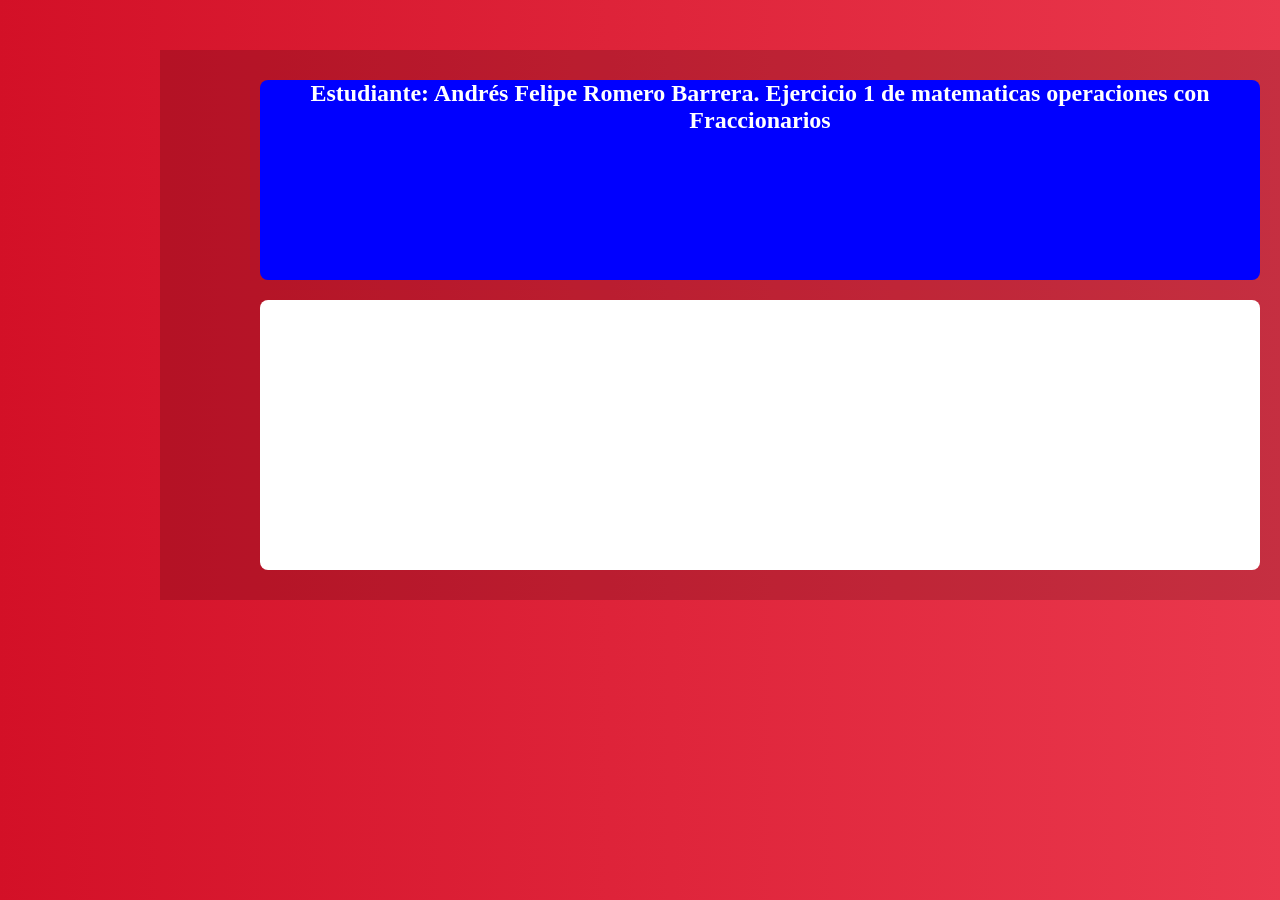
==== index.html @ dfd6034c "avance1" ====
<!DOCTYPE html>
<html lang="en">
<head>
    <meta charset="UTF-8">
    <meta name="viewport" content="width=device-width, initial-scale=1.0">
    <title>Fraccionarios</title>
    <link rel="stylesheet" href="style.css">
</head>
<body>
    
    <nav id="content">
        <div id="information">
            <h1 id="name">Estudiante: Andrés Felipe Romero Barrera.


                Ejercicio 1 de matematicas operaciones con Fraccionarios
            </h1>
        </div>

    <header id="operation"></header>

    </nav>


</body>
</html>
---- style.css ----
body{
background: linear-gradient(135deg, #d31027, #ea384d);
}

#content{
    width: 1200px;
    height: 550px;
    background-color: rgba(0, 0, 0, 0.162);
    position: absolute;
    left: 160px;
    top: 50px;
}

#information{
    width: 1000px;
     height: 200px; 
    background-color: blue;
    position: relative;
    border-radius: 8px;
    top: 20%;
    left: 50%;
    transform: translate(-50%, -50%); 
}

#name{
    text-align: center;
    color: white;
}


#operation{
    width: 1000px;
     height: 270px; 
    background-color: white;
    position: relative;
    border-radius: 8px;
    top: 30%;
    left: 50%;
    transform: translate(-50%, -50%); 
}
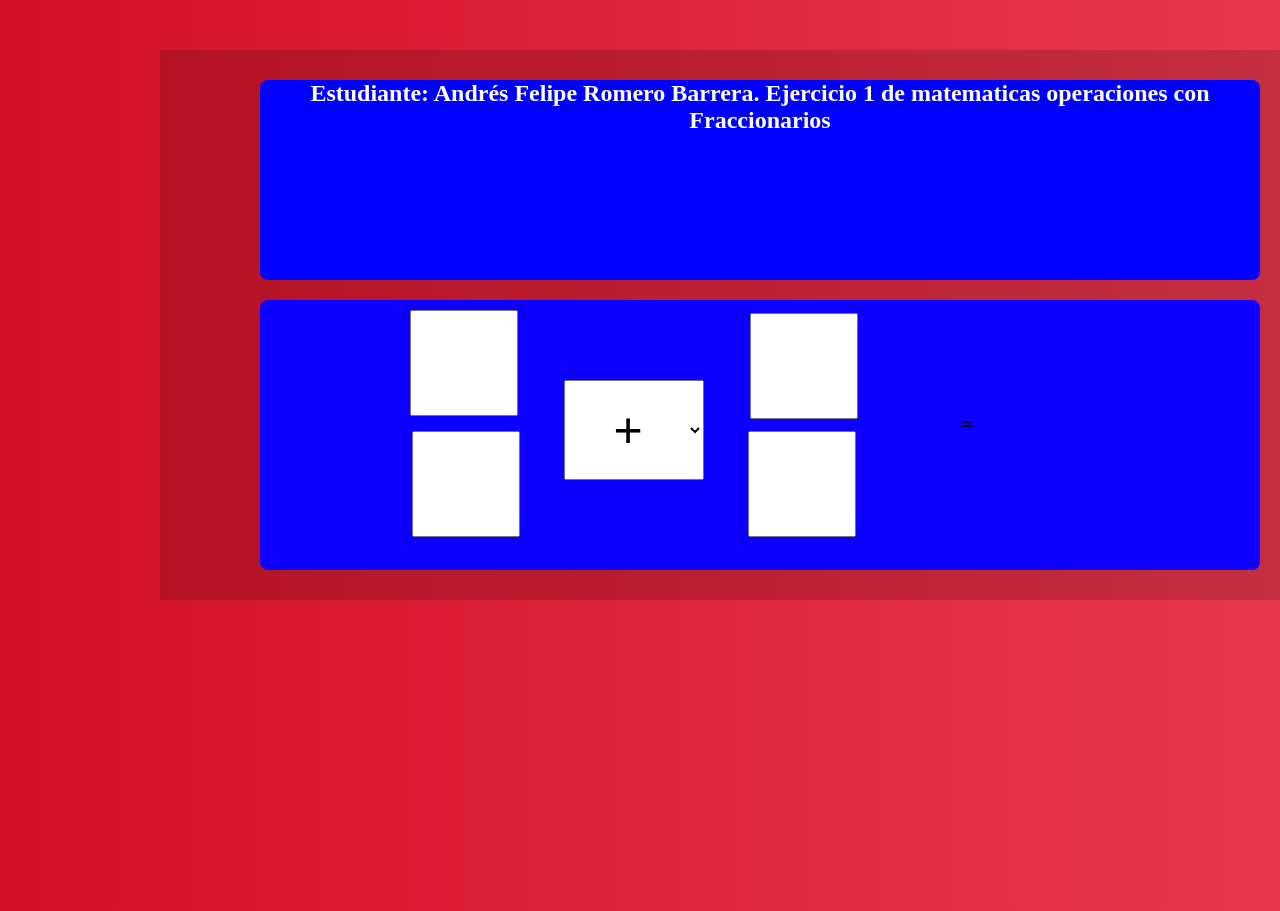
==== commit 28ef2d9d: "segundo avance" ====
--- a/index.html
+++ b/index.html
@@ -11,13 +11,28 @@
     <nav id="content">
         <div id="information">
             <h1 id="name">Estudiante: Andrés Felipe Romero Barrera.
-
-
                 Ejercicio 1 de matematicas operaciones con Fraccionarios
             </h1>
+            
         </div>
 
-    <header id="operation"></header>
+    <header id="operation">
+
+        <input type="number"  id="num1">
+        <input type="number" id="num2">
+        <select id="operacion">
+  <option value="suma">+</option>
+  <option value="resta">-</option>
+  <option value="multiplicacion"> x</option>
+  <option value="division"> ÷</option>
+</select>
+
+        <input type="number" id="num3">
+
+     <input type="number" id="num4">  
+
+     <h1 id="result">=</h1>
+    </header>
 
     </nav>
 
--- a/style.css
+++ b/style.css
@@ -27,14 +27,80 @@
     color: white;
 }
 
-
 #operation{
     width: 1000px;
      height: 270px; 
-    background-color: white;
+    background-color: rgb(13, 0, 255);
     position: relative;
     border-radius: 8px;
     top: 30%;
     left: 50%;
     transform: translate(-50%, -50%); 
+}
+
+#num1{
+   width: 100px;
+   height: 100px; 
+   font-size: 50px;
+   color:black;
+   left: 15%;
+   position: relative;
+   margin-top: 10px;
+   text-align: center;
+}
+
+#num2{
+   width: 100px;
+   height: 100px; 
+   font-size: 50px;
+   color:black;
+   left: 4%;
+   position: relative;
+   margin-top: 10px;
+   top: 45%;
+   text-align: center;
+}
+
+#operacion{
+   width: 140px;
+   height: 100px; 
+   font-size: 50px;
+   color:black;
+   left: 8%;
+   position: relative;
+   margin-top: 10px;
+   top: 25%;
+   text-align: center;
+}
+
+#num3{
+     width: 100px;
+   height: 100px; 
+   font-size: 50px;
+   color:black;
+   left: 12%;
+   position: relative;
+   margin-top: 10px;
+   top: 45%;
+   text-align: center;
+}
+
+#num4{
+     width: 100px;
+   height: 100px; 
+   font-size: 50px;
+   color:black;
+   left: 1%;
+   position: relative;
+   margin-top: 10px;
+   top: 1%;
+   text-align: center;
+}
+
+#result{
+    width: 1000px;
+    height: 500px;
+    right: -70%;
+    bottom: 25px;
+    position: relative;
 }
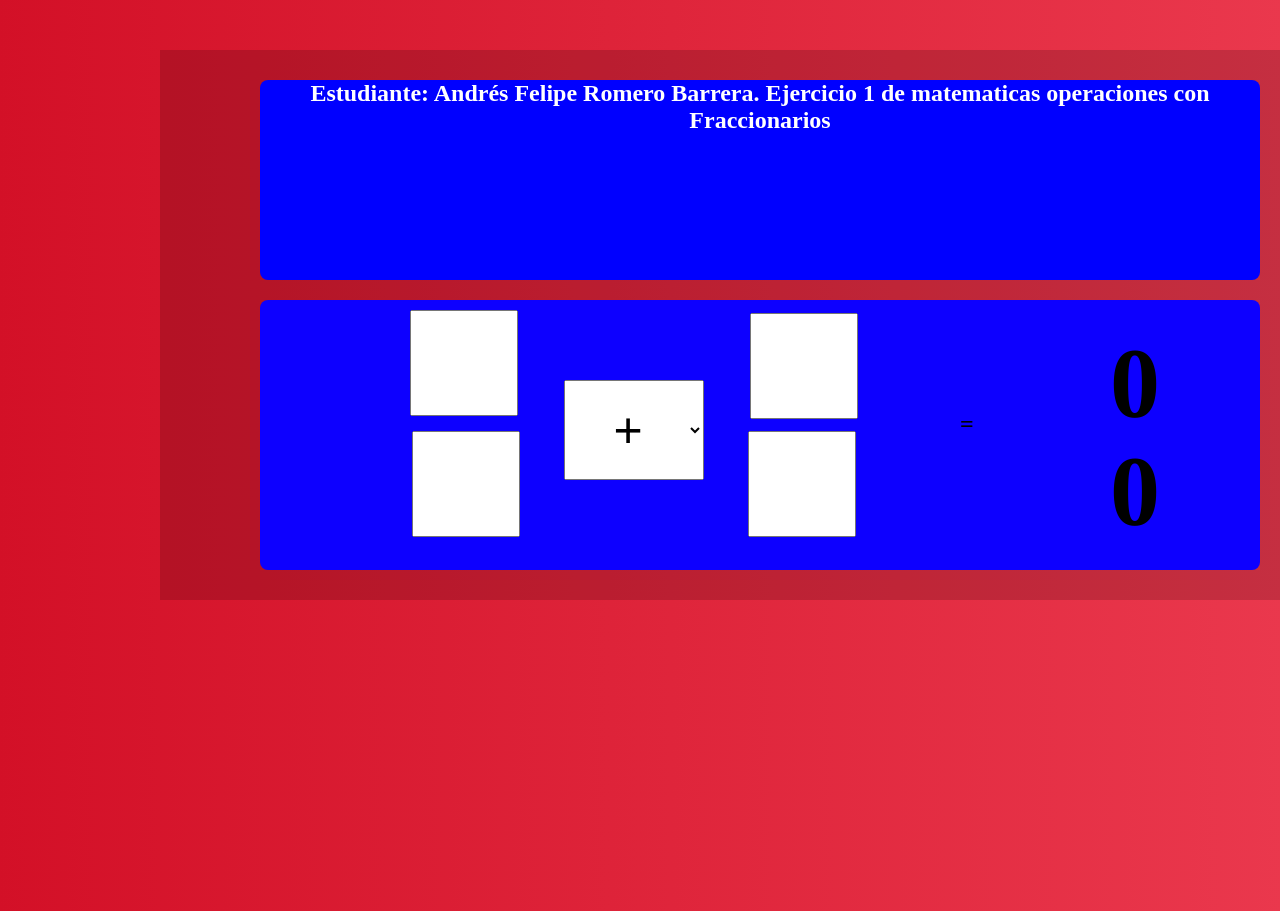
==== commit e8548f01: "avance 30" ====
--- a/index.html
+++ b/index.html
@@ -19,7 +19,7 @@
     <header id="operation">
 
         <input type="number"  id="num1">
-        <input type="number" id="num2">
+        <input type="number" id="deno1">
         <select id="operacion">
   <option value="suma">+</option>
   <option value="resta">-</option>
@@ -27,11 +27,14 @@
   <option value="division"> ÷</option>
 </select>
 
-        <input type="number" id="num3">
+        <input type="number" id="deno2">
 
-     <input type="number" id="num4">  
+     <input type="number" id="num2">  
 
      <h1 id="result">=</h1>
+     <h5 id="result1">0</h5>
+      <h5 id="result2">0</h5>
+
     </header>
 
     </nav>
--- a/style.css
+++ b/style.css
@@ -49,11 +49,11 @@
    text-align: center;
 }
 
-#num2{
+#deno1{
    width: 100px;
    height: 100px; 
    font-size: 50px;
-   color:black;
+   color:rgb(253, 10, 10);
    left: 4%;
    position: relative;
    margin-top: 10px;
@@ -73,11 +73,11 @@
    text-align: center;
 }
 
-#num3{
+#deno2{
      width: 100px;
    height: 100px; 
    font-size: 50px;
-   color:black;
+   color:rgb(0, 0, 0);
    left: 12%;
    position: relative;
    margin-top: 10px;
@@ -85,11 +85,11 @@
    text-align: center;
 }
 
-#num4{
+#num2{
      width: 100px;
    height: 100px; 
    font-size: 50px;
-   color:black;
+   color:rgb(0, 0, 0);
    left: 1%;
    position: relative;
    margin-top: 10px;
@@ -100,7 +100,22 @@
 #result{
     width: 1000px;
     height: 500px;
-    right: -70%;
+    left: 70%;
     bottom: 25px;
     position: relative;
+}
+
+#result1{
+    bottom: 670px;
+    position: relative;
+    left: 85%;
+    font-size: 100px;
+
+}
+
+#result2{
+      bottom: 1060px;
+    position: relative;
+    left: 85%;
+    font-size: 100px;
 }
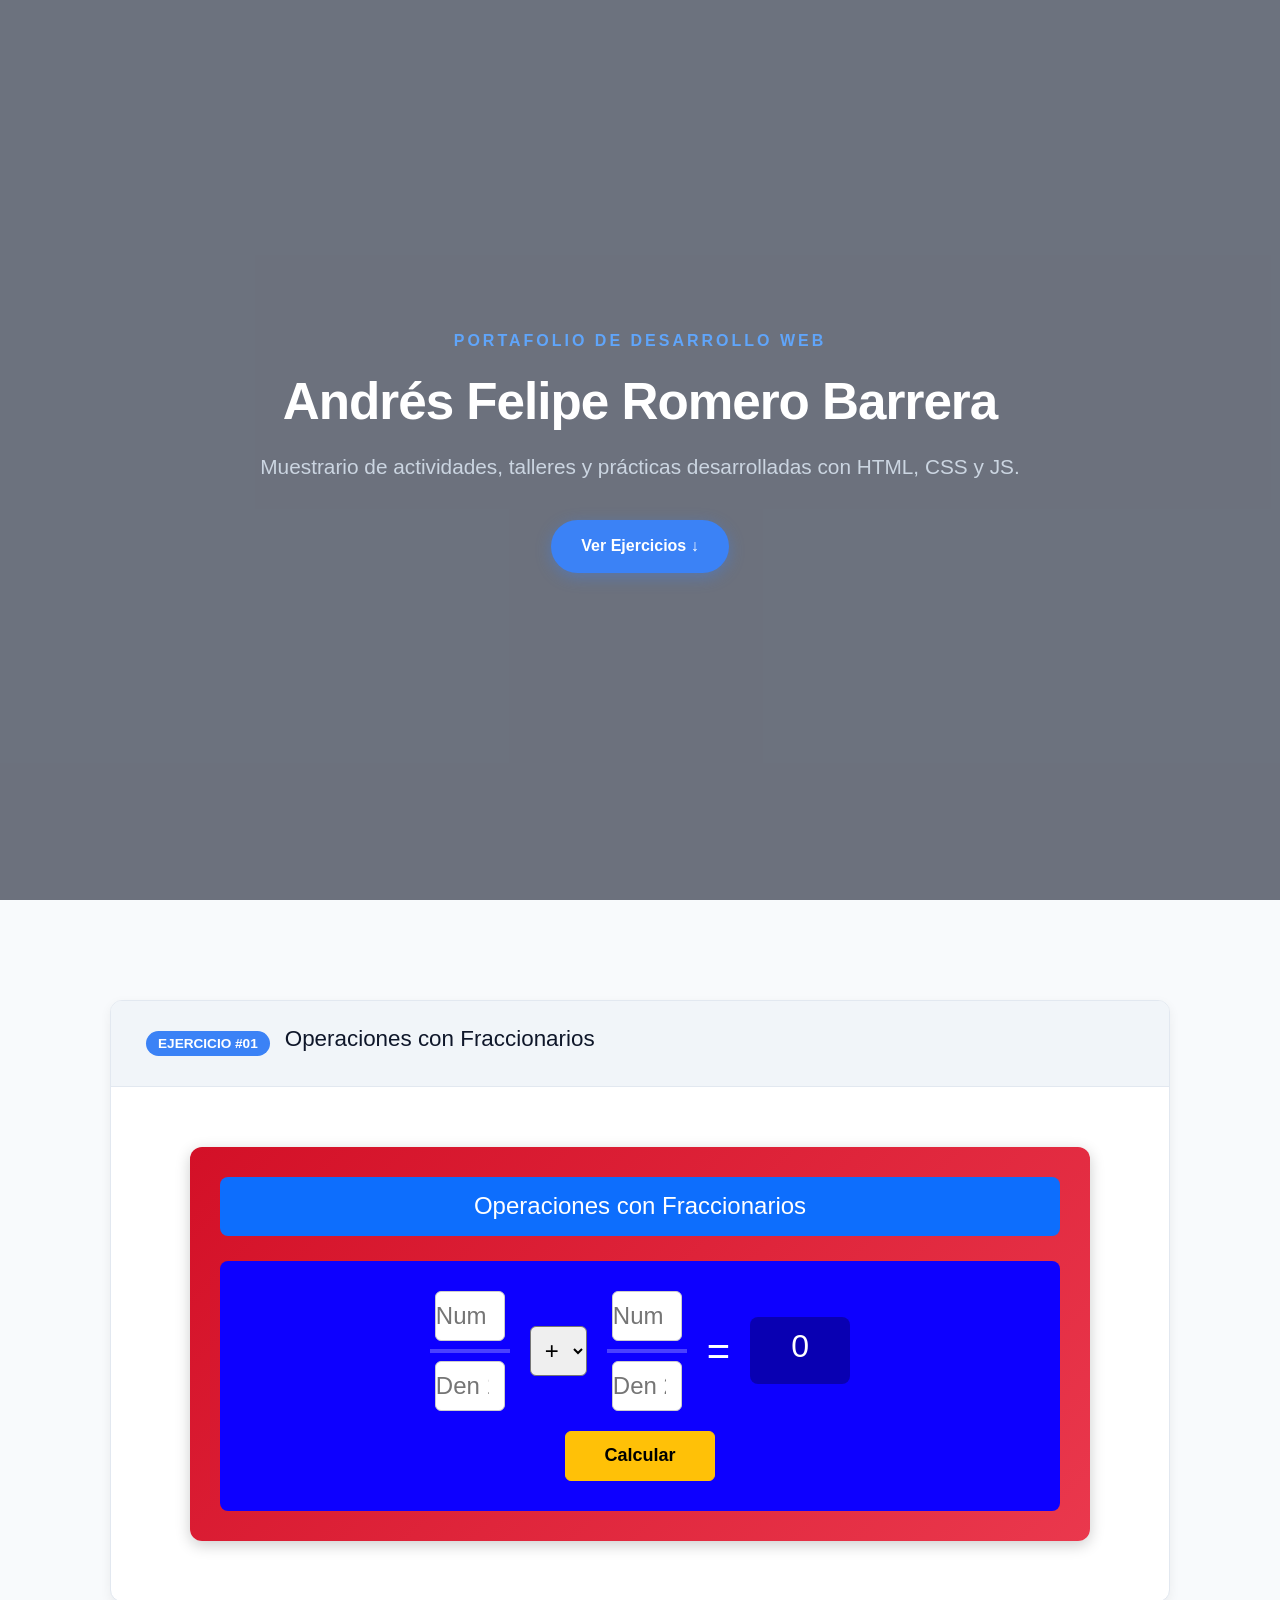
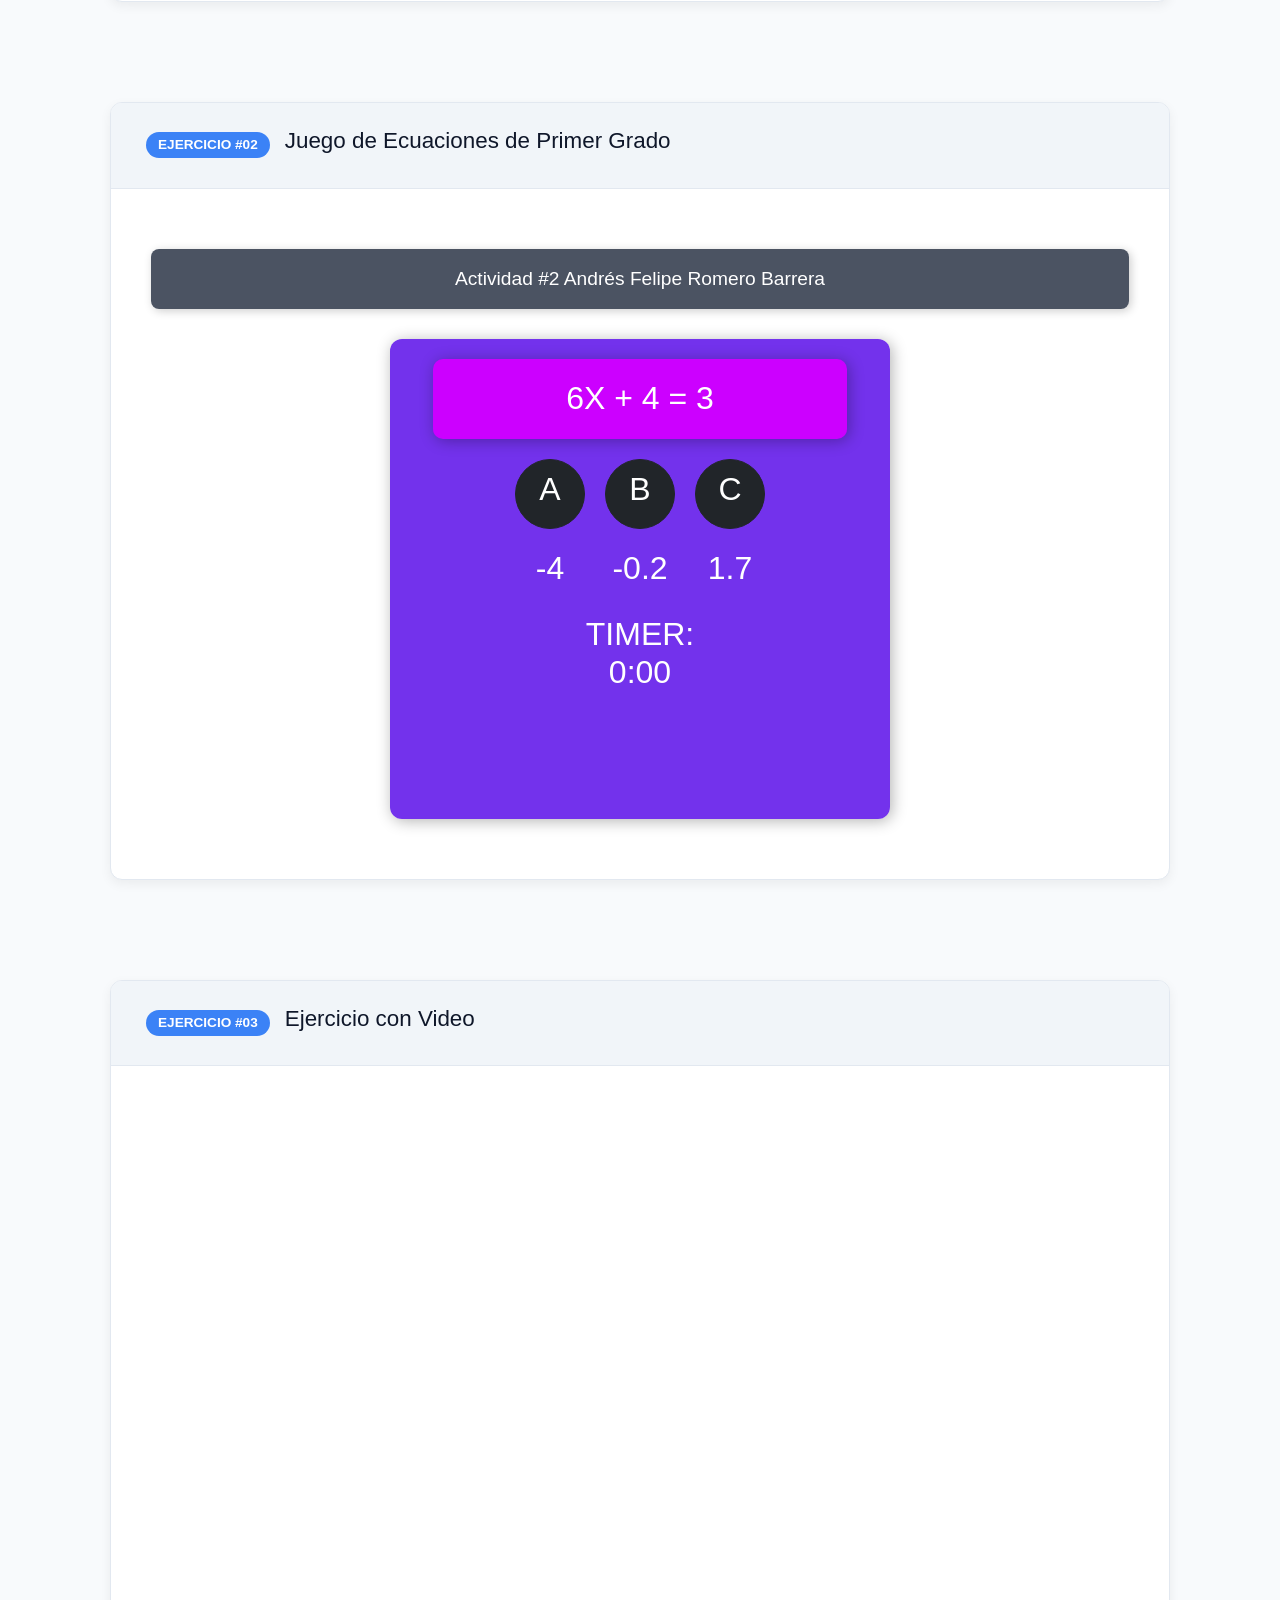
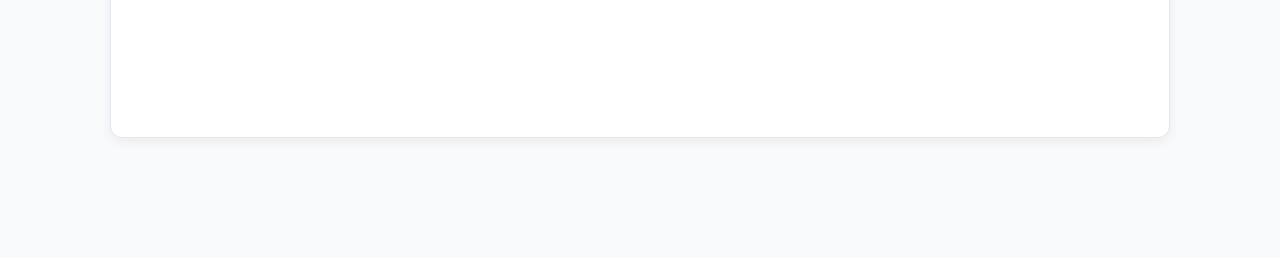
==== commit b1384f1d: "avancess j" ====
--- a/index.html
+++ b/index.html
@@ -1,44 +1,153 @@
 <!DOCTYPE html>
-<html lang="en">
+<html lang="es">
 <head>
-    <meta charset="UTF-8">
-    <meta name="viewport" content="width=device-width, initial-scale=1.0">
-    <title>Fraccionarios</title>
-    <link rel="stylesheet" href="style.css">
+  <meta charset="UTF-8">
+  <meta name="viewport" content="width=device-width, initial-scale=1.0">
+  <title>Portafolio de Ejercicios | Andrés Felipe Romero Barrera</title>
+
+  <!-- BOOTSTRAP -->
+  <link href="https://cdn.jsdelivr.net/npm/bootstrap@5.3.3/dist/css/bootstrap.min.css" rel="stylesheet">
+  <link rel="stylesheet" href="style.css">
 </head>
 <body>
-    
-    <nav id="content">
-        <div id="information">
-            <h1 id="name">Estudiante: Andrés Felipe Romero Barrera.
-                Ejercicio 1 de matematicas operaciones con Fraccionarios
-            </h1>
-            
+
+  <!-- PANTALLA COMPLETA DE BIENVENIDA -->
+  <header class="bienvenida-full">
+    <div class="overlay"></div>
+
+    <div class="contenido-bienvenida">
+      <span class="subtitulo">Portafolio de Desarrollo Web</span>
+      <h1>Andrés Felipe Romero Barrera</h1>
+      <p>Muestrario de actividades, talleres y prácticas desarrolladas con HTML, CSS y JS.</p>
+      
+      <a href="#ejercicios" class="btn-scroll">Ver Ejercicios ↓</a>
+    </div>
+  </header>
+
+  <!-- CONTENEDOR PRINCIPAL DE EJERCICIOS -->
+  <main id="ejercicios" class="contenedor-principal">
+
+    <!-- SECCIÓN: EJERCICIO 1 (OPERACIONES CON FRACCIONARIOS) -->
+    <section class="tarjeta-ejercicio">
+      <header class="ejercicio-header">
+        <span class="badge">Ejercicio #01</span>
+        <h2>Operaciones con Fraccionarios</h2>
+      </header>
+      
+      <div class="ejercicio-cuerpo">
+        
+        <div id="content-fracciones">
+          <div id="information-fracciones">
+            <h2 id="name-fracciones">Operaciones con Fraccionarios</h2>
+          </div>
+
+          <div id="operation-fracciones">
+            <div class="fraccion-inputs">
+              <div class="bloque-fraccion">
+                <input type="number" id="num1" placeholder="Num 1">
+                <hr>
+                <input type="number" id="deno1" placeholder="Den 1">
+              </div>
+
+              <select id="operacion">
+                <option value="suma">+</option>
+                <option value="resta">-</option>
+                <option value="multiplicacion">x</option>
+                <option value="division">÷</option>
+              </select>
+
+              <div class="bloque-fraccion">
+                <input type="number" id="num2" placeholder="Num 2">
+                <hr>
+                <input type="number" id="deno2" placeholder="Den 2">
+              </div>
+
+              <h1 id="result-signo">=</h1>
+
+              <div id="equal">
+                <h2>0</h2>
+              </div>
+            </div>
+
+            <button id="boton1" onclick="Operation()" class="btn btn-warning fw-bold">Calcular</button>
+          </div>
         </div>
 
-    <header id="operation">
+      </div>
+    </section>
 
-        <input type="number"  id="num1">
-        <input type="number" id="deno1">
-        <select id="operacion">
-  <option value="suma">+</option>
-  <option value="resta">-</option>
-  <option value="multiplicacion"> x</option>
-  <option value="division"> ÷</option>
-</select>
+    <!-- SECCIÓN: EJERCICIO 2 (JUEGO DE ECUACIONES) -->
+    <section class="tarjeta-ejercicio">
+      <header class="ejercicio-header">
+        <span class="badge">Ejercicio #02</span>
+        <h2>Juego de Ecuaciones de Primer Grado</h2>
+      </header>
 
-        <input type="number" id="deno2">
+      <div class="ejercicio-cuerpo">
+        
+        <div class="header-ejercicio1">
+          <h2 id="Text">Actividad #2 Andrés Felipe Romero Barrera</h2>
+        </div>
 
-     <input type="number" id="num2">  
+        <div class="container-primary">
+          <nav class="ecuation0">
+            <footer class="ecuation">
+              <h2 id="operation"></h2>
+            </footer>
+          </nav>
 
-     <h1 id="result">=</h1>
-     <h5 id="result1">0</h5>
-      <h5 id="result2">0</h5>
+          <div class="resultado">
+            <button class="result btn btn-dark" type="button">
+              <h2>A</h2>
+            </button>
+            <button class="result btn btn-dark" type="button">
+              <h2>B</h2>
+            </button>
+            <button class="result btn btn-dark" type="button">
+              <h2>C</h2>
+            </button>
+          </div>
 
-    </header>
+          <div class="resultado1">
+            <div class="result1">
+              <h2>00</h2>
+            </div>
+            <div class="result1">
+              <h2>00</h2>
+            </div>
+            <div class="result1">
+              <h2>00</h2>
+            </div>
+          </div>
 
-    </nav>
+          <div class="footer1">
+            <h2>TIMER: <br>0:00</h2>
+          </div>
+        </div>
 
+      </div>
+    </section>
 
+    <!-- SECCIÓN: EJERCICIO 3 (VIDEO) -->
+    <section class="tarjeta-ejercicio">
+      <header class="ejercicio-header">
+        <span class="badge">Ejercicio #03</span>
+        <h2>Ejercicio con Video</h2>
+      </header>
+
+      <div class="ejercicio-cuerpo">
+        <div class="contenedor-video">
+          <iframe 
+            src="https://www.youtube.com/embed/dQw4w9WgXcQ" 
+            title="Video del Ejercicio" 
+            allowfullscreen>
+          </iframe>
+        </div>
+      </div>
+    </section>
+
+  </main>
+
+  <script src="funciones.js"></script>
 </body>
 </html>
--- a/style.css
+++ b/style.css
@@ -1,121 +1,347 @@
-body{
-background: linear-gradient(135deg, #d31027, #ea384d);
-}
-
-#content{
-    width: 1200px;
-    height: 550px;
-    background-color: rgba(0, 0, 0, 0.162);
-    position: absolute;
-    left: 160px;
-    top: 50px;
-}
-
-#information{
-    width: 1000px;
-     height: 200px; 
-    background-color: blue;
-    position: relative;
-    border-radius: 8px;
-    top: 20%;
-    left: 50%;
-    transform: translate(-50%, -50%); 
-}
-
-#name{
-    text-align: center;
-    color: white;
-}
-
-#operation{
-    width: 1000px;
-     height: 270px; 
-    background-color: rgb(13, 0, 255);
-    position: relative;
-    border-radius: 8px;
-    top: 30%;
-    left: 50%;
-    transform: translate(-50%, -50%); 
-}
-
-#num1{
-   width: 100px;
-   height: 100px; 
-   font-size: 50px;
-   color:black;
-   left: 15%;
-   position: relative;
-   margin-top: 10px;
-   text-align: center;
-}
-
-#deno1{
-   width: 100px;
-   height: 100px; 
-   font-size: 50px;
-   color:rgb(253, 10, 10);
-   left: 4%;
-   position: relative;
-   margin-top: 10px;
-   top: 45%;
-   text-align: center;
-}
-
-#operacion{
-   width: 140px;
-   height: 100px; 
-   font-size: 50px;
-   color:black;
-   left: 8%;
-   position: relative;
-   margin-top: 10px;
-   top: 25%;
-   text-align: center;
-}
-
-#deno2{
-     width: 100px;
-   height: 100px; 
-   font-size: 50px;
-   color:rgb(0, 0, 0);
-   left: 12%;
-   position: relative;
-   margin-top: 10px;
-   top: 45%;
-   text-align: center;
-}
-
-#num2{
-     width: 100px;
-   height: 100px; 
-   font-size: 50px;
-   color:rgb(0, 0, 0);
-   left: 1%;
-   position: relative;
-   margin-top: 10px;
-   top: 1%;
-   text-align: center;
-}
-
-#result{
-    width: 1000px;
-    height: 500px;
-    left: 70%;
-    bottom: 25px;
-    position: relative;
-}
-
-#result1{
-    bottom: 670px;
-    position: relative;
-    left: 85%;
-    font-size: 100px;
-
-}
-
-#result2{
-      bottom: 1060px;
-    position: relative;
-    left: 85%;
-    font-size: 100px;
+/* RESETEO BÁSICO Y GENERALES */
+* {
+  box-sizing: border-box;
+  margin: 0;
+  padding: 0;
+}
+
+html {
+  scroll-behavior: smooth;
+}
+
+body {
+  font-family: 'Segoe UI', Tahoma, Geneva, Verdana, sans-serif;
+  background-color: #f8fafc;
+  color: #1e293b;
+  line-height: 1.8;
+}
+
+/* BIENVENIDA A PANTALLA COMPLETA */
+.bienvenida-full {
+  position: relative;
+  width: 100%;
+  height: 100vh;
+  display: flex;
+  align-items: center;
+  justify-content: center;
+  text-align: center;
+  color: #ffffff;
+  padding: 20px;
+  background-image: url('https://i.pinimg.com/736x/0a/65/14/0a6514b4e0bca46d5d92ed943190133e.jpg');
+  background-size: cover;
+  background-position: center;
+  background-repeat: no-repeat;
+}
+
+.overlay {
+  position: absolute;
+  top: 0;
+  left: 0;
+  width: 100%;
+  height: 100%;
+  background: rgba(15, 23, 42, 0.6);
+  z-index: 1;
+}
+
+.contenido-bienvenida {
+  position: relative;
+  z-index: 2;
+  max-width: 900px;
+}
+
+.subtitulo {
+  display: inline-block;
+  font-size: 1rem;
+  letter-spacing: 3px;
+  text-transform: uppercase;
+  color: #60a5fa;
+  margin-bottom: 15px;
+  font-weight: 600;
+}
+
+.contenido-bienvenida h1 {
+  font-size: 3.2rem;
+  font-weight: 800;
+  margin-bottom: 15px;
+  letter-spacing: -1px;
+}
+
+.contenido-bienvenida p {
+  font-size: 1.3rem;
+  color: #cbd5e1;
+  margin-bottom: 35px;
+}
+
+.btn-scroll {
+  display: inline-block;
+  padding: 12px 30px;
+  background-color: #3b82f6;
+  color: #ffffff;
+  text-decoration: none;
+  font-weight: 600;
+  border-radius: 30px;
+  transition: all 0.3s ease;
+  box-shadow: 0 4px 15px rgba(59, 130, 246, 0.4);
+}
+
+.btn-scroll:hover {
+  background-color: #2563eb;
+  transform: translateY(-3px);
+}
+
+/* CONTENEDOR PRINCIPAL CON ESPACIADO GENEROSO */
+.contenedor-principal {
+  max-width: 1100px;
+  margin: 100px auto 120px auto;
+  padding: 0 20px;
+  display: flex;
+  flex-direction: column;
+  gap: 100px;
+}
+
+.tarjeta-ejercicio {
+  background-color: #ffffff;
+  border-radius: 12px;
+  border: 1px solid #e2e8f0;
+  box-shadow: 0 4px 12px rgba(0, 0, 0, 0.06);
+  overflow: hidden;
+}
+
+.ejercicio-header {
+  padding: 25px 35px;
+  background-color: #f1f5f9;
+  border-bottom: 1px solid #e2e8f0;
+  display: flex;
+  align-items: center;
+  gap: 15px;
+}
+
+.badge {
+  background-color: #3b82f6;
+  color: #ffffff;
+  font-size: 0.85rem;
+  font-weight: 600;
+  padding: 6px 12px;
+  border-radius: 20px;
+  text-transform: uppercase;
+}
+
+.ejercicio-header h2 {
+  font-size: 1.4rem;
+  color: #0f172a;
+}
+
+.ejercicio-cuerpo {
+  padding: 60px 40px;
+  min-height: 280px;
+}
+
+/* ======================================================= */
+/* ESTILOS DEL EJERCICIO #01 (FRACCIONARIOS)               */
+/* ======================================================= */
+
+#content-fracciones {
+  width: 100%;
+  max-width: 900px;
+  margin: 0 auto;
+  background: linear-gradient(135deg, #d31027, #ea384d);
+  padding: 30px;
+  border-radius: 12px;
+  box-shadow: 0 4px 15px rgba(0,0,0,0.2);
+}
+
+#information-fracciones {
+  background-color: #0d6efd;
+  padding: 15px;
+  border-radius: 8px;
+  text-align: center;
+  margin-bottom: 25px;
+}
+
+#name-fracciones {
+  color: white;
+  font-size: 1.5rem;
+  margin: 0;
+}
+
+#operation-fracciones {
+  background-color: #0d00ff;
+  padding: 30px;
+  border-radius: 8px;
+  display: flex;
+  flex-direction: column;
+  align-items: center;
+  gap: 20px;
+}
+
+.fraccion-inputs {
+  display: flex;
+  align-items: center;
+  justify-content: center;
+  gap: 20px;
+  flex-wrap: wrap;
+}
+
+.bloque-fraccion {
+  display: flex;
+  flex-direction: column;
+  align-items: center;
+  width: 80px;
+}
+
+.bloque-fraccion input {
+  width: 70px;
+  height: 50px;
+  font-size: 24px;
+  text-align: center;
+  border-radius: 6px;
+  border: 1px solid #ccc;
+}
+
+.bloque-fraccion hr {
+  width: 100%;
+  border: 2px solid white;
+  margin: 8px 0;
+}
+
+#operacion {
+  height: 50px;
+  font-size: 24px;
+  padding: 0 10px;
+  border-radius: 6px;
+}
+
+#result-signo {
+  color: white;
+  font-size: 40px;
+  margin: 0;
+}
+
+#equal {
+  color: white;
+  font-size: 24px;
+  background-color: rgba(0, 0, 0, 0.3);
+  padding: 10px 20px;
+  border-radius: 8px;
+  text-align: center;
+  min-width: 100px;
+}
+
+#equal nav {
+  margin: 2px 0;
+}
+
+#boton1 {
+  width: 150px;
+  height: 50px;
+  font-size: 18px;
+}
+
+/* ======================================================= */
+/* ESTILOS DEL EJERCICIO #02 (ECUACIONES)                  */
+/* ======================================================= */
+
+.header-ejercicio1 {
+  width: 100%;
+  height: 60px;
+  background-color: rgba(30, 41, 59, 0.8);
+  color: white;
+  text-align: center;
+  box-shadow: 2px 2px 10px rgba(0, 0, 0, 0.2);
+  display: flex;
+  justify-content: center;
+  align-items: center;
+  border-radius: 8px;
+  margin-bottom: 30px;
+}
+
+.header-ejercicio1 h2 {
+  font-size: 1.2rem;
+  margin: 0;
+}
+
+.container-primary {
+  width: 100%;
+  max-width: 500px;
+  min-height: 480px;
+  background-color: rgba(91, 15, 233, 0.85);
+  margin: 0 auto;
+  position: relative;
+  border-radius: 12px;
+  box-shadow: 2px 2px 15px rgba(0, 0, 0, 0.3);
+  padding: 20px;
+}
+
+.ecuation0 {
+  width: 90%;
+  height: 80px;
+  background-color: rgb(204, 0, 255);
+  margin: 0 auto 20px auto;
+  text-align: center;
+  border-radius: 10px;
+  box-shadow: 2px 2px 15px rgba(0, 0, 0, 0.3);
+  display: flex;
+  align-items: center;
+  justify-content: center;
+}
+
+.ecuation0 h2 {
+  color: white;
+  margin: 0;
+}
+
+.resultado {
+  width: 100%;
+  display: flex;
+  justify-content: center;
+  gap: 20px;
+  margin-bottom: 20px;
+}
+
+.result {
+  border-radius: 50% !important;
+  width: 70px;
+  height: 70px;
+  display: flex;
+  align-items: center;
+  justify-content: center;
+}
+
+.resultado1 {
+  width: 100%;
+  display: flex;
+  justify-content: center;
+  gap: 20px;
+  margin-bottom: 20px;
+}
+
+.result1 {
+  width: 70px;
+  text-align: center;
+  color: white;
+}
+
+.footer1 {
+  width: 100%;
+  text-align: center;
+  color: white;
+  margin-top: 10px;
+}
+
+/* ESTILOS DEL VIDEO (EJERCICIO #3) */
+.contenedor-video {
+  position: relative;
+  padding-bottom: 56.25%;
+  height: 0;
+  overflow: hidden;
+  border-radius: 8px;
+}
+
+.contenedor-video iframe {
+  position: absolute;
+  top: 0;
+  left: 0;
+  width: 100%;
+  height: 100%;
+  border: 0;
 }
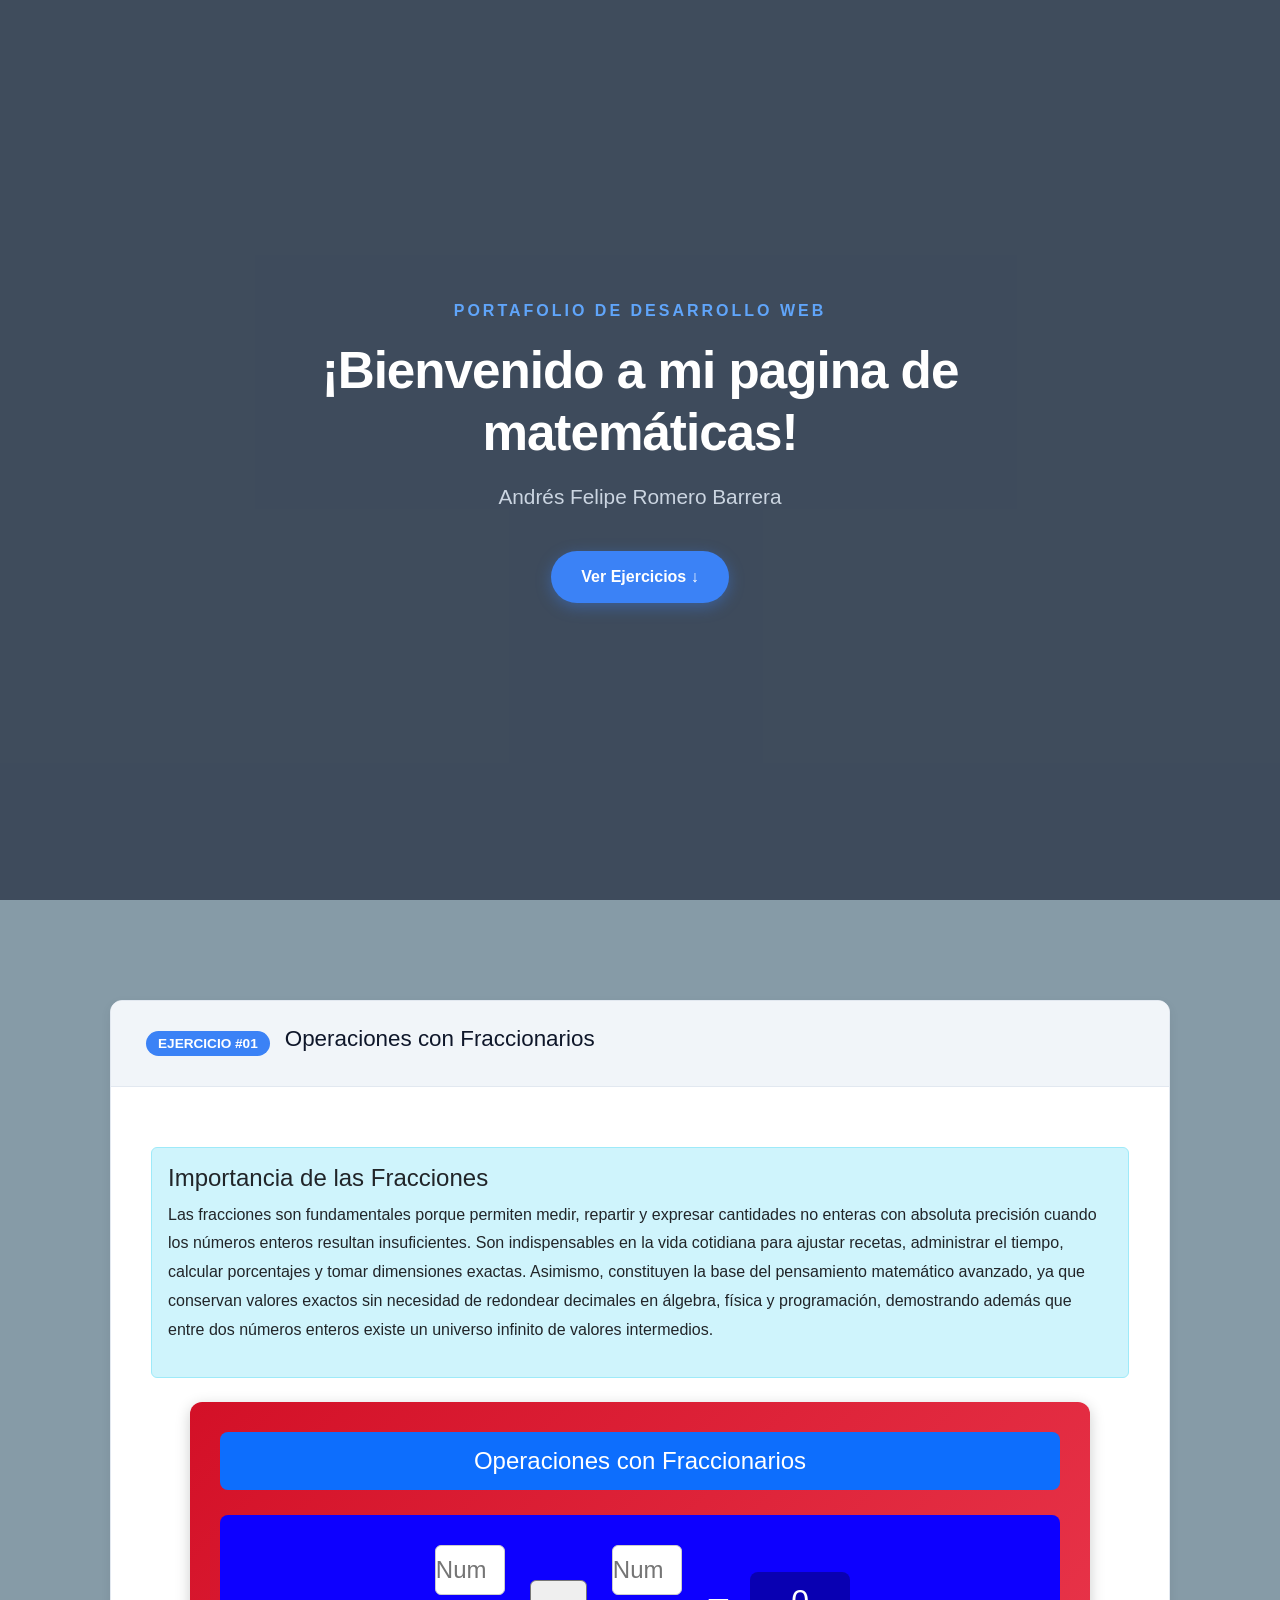
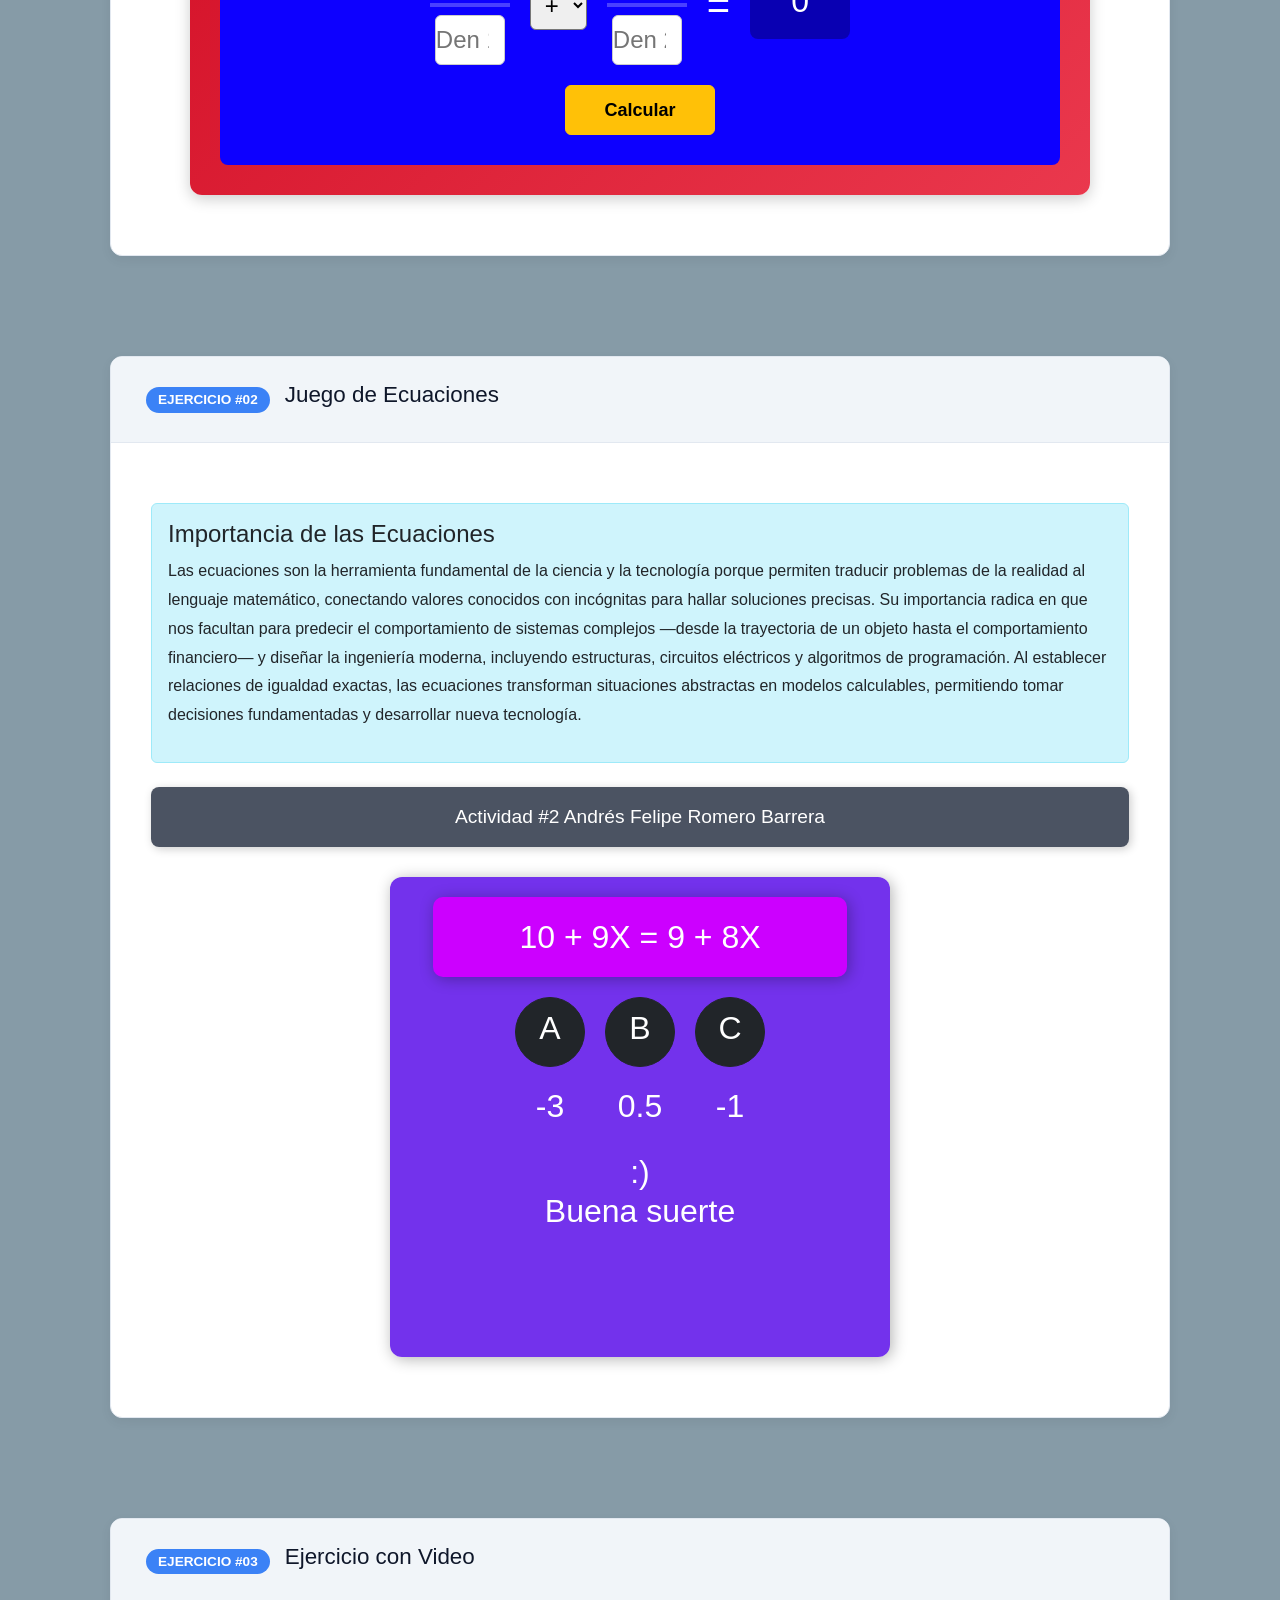
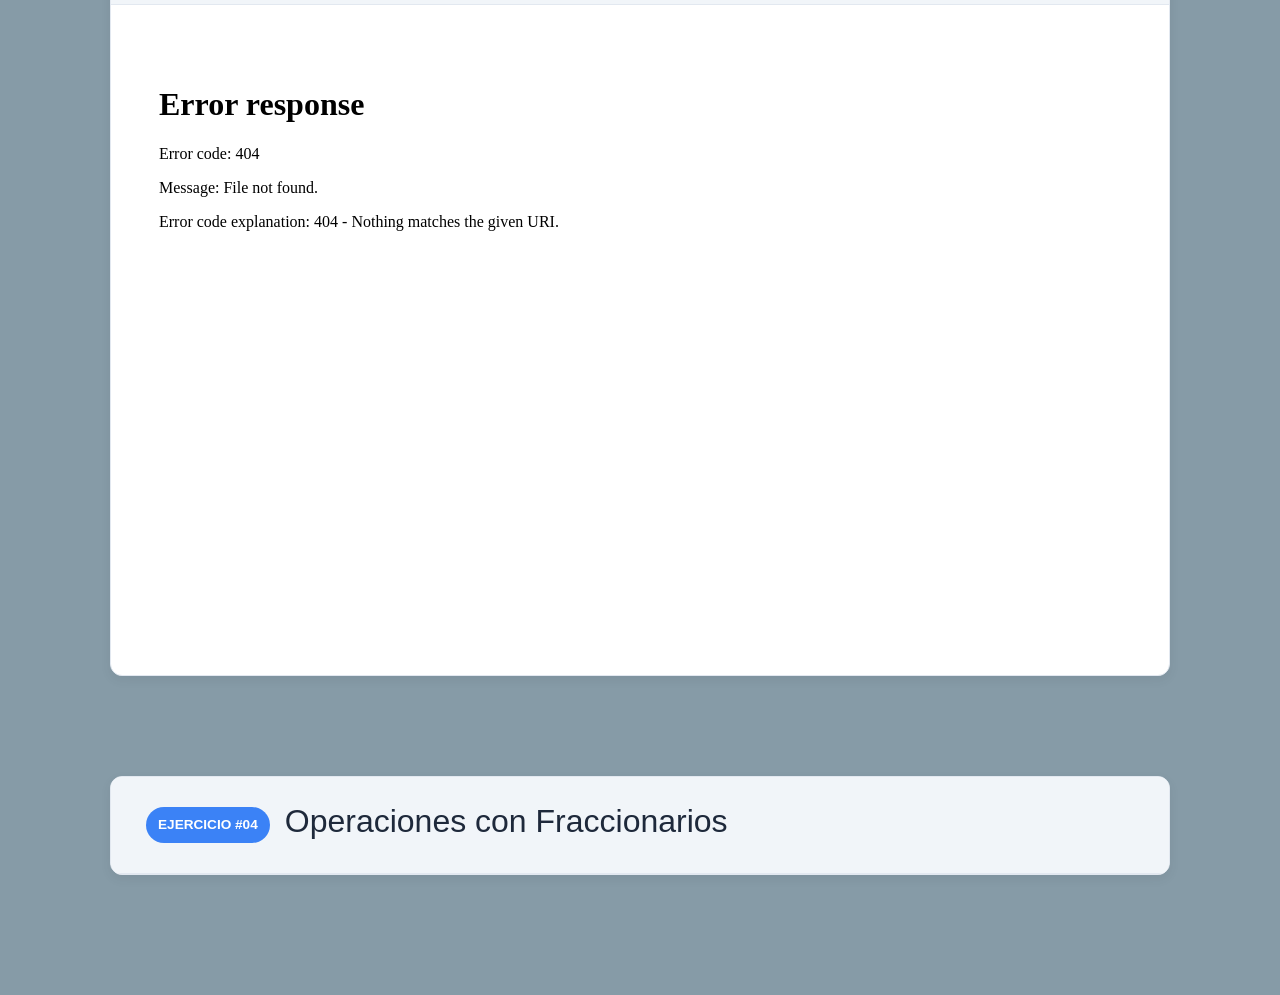
==== commit b5808914: "avance 6" ====
--- a/index.html
+++ b/index.html
@@ -17,8 +17,8 @@
 
     <div class="contenido-bienvenida">
       <span class="subtitulo">Portafolio de Desarrollo Web</span>
-      <h1>Andrés Felipe Romero Barrera</h1>
-      <p>Muestrario de actividades, talleres y prácticas desarrolladas con HTML, CSS y JS.</p>
+      <h1>¡Bienvenido a mi pagina de matemáticas!</h1>
+      <p>Andrés Felipe Romero Barrera</p>
       
       <a href="#ejercicios" class="btn-scroll">Ver Ejercicios ↓</a>
     </div>
@@ -36,6 +36,12 @@
       
       <div class="ejercicio-cuerpo">
         
+        <!-- Texto sobre la importancia de las fracciones -->
+        <div class="alert alert-info text-dark mb-4" role="alert">
+          <h4 class="alert-heading font-weight-bold">Importancia de las Fracciones</h4>
+          <p>Las fracciones son fundamentales porque permiten medir, repartir y expresar cantidades no enteras con absoluta precisión cuando los números enteros resultan insuficientes. Son indispensables en la vida cotidiana para ajustar recetas, administrar el tiempo, calcular porcentajes y tomar dimensiones exactas. Asimismo, constituyen la base del pensamiento matemático avanzado, ya que conservan valores exactos sin necesidad de redondear decimales en álgebra, física y programación, demostrando además que entre dos números enteros existe un universo infinito de valores intermedios.</p>
+        </div>
+
         <div id="content-fracciones">
           <div id="information-fracciones">
             <h2 id="name-fracciones">Operaciones con Fraccionarios</h2>
@@ -80,11 +86,17 @@
     <section class="tarjeta-ejercicio">
       <header class="ejercicio-header">
         <span class="badge">Ejercicio #02</span>
-        <h2>Juego de Ecuaciones de Primer Grado</h2>
+        <h2>Juego de Ecuaciones</h2>
       </header>
 
       <div class="ejercicio-cuerpo">
         
+        <!-- Texto sobre la importancia de las fracciones -->
+        <div class="alert alert-info text-dark mb-4" role="alert">
+          <h4 class="alert-heading font-weight-bold">Importancia de las Ecuaciones</h4>
+          <p>Las ecuaciones son la herramienta fundamental de la ciencia y la tecnología porque permiten traducir problemas de la realidad al lenguaje matemático, conectando valores conocidos con incógnitas para hallar soluciones precisas. Su importancia radica en que nos facultan para predecir el comportamiento de sistemas complejos —desde la trayectoria de un objeto hasta el comportamiento financiero— y diseñar la ingeniería moderna, incluyendo estructuras, circuitos eléctricos y algoritmos de programación. Al establecer relaciones de igualdad exactas, las ecuaciones transforman situaciones abstractas en modelos calculables, permitiendo tomar decisiones fundamentadas y desarrollar nueva tecnología.</p>
+        </div>
+
         <div class="header-ejercicio1">
           <h2 id="Text">Actividad #2 Andrés Felipe Romero Barrera</h2>
         </div>
@@ -121,7 +133,7 @@
           </div>
 
           <div class="footer1">
-            <h2>TIMER: <br>0:00</h2>
+            <h2>:) <br>Buena suerte</h2>
           </div>
         </div>
 
@@ -138,11 +150,22 @@
       <div class="ejercicio-cuerpo">
         <div class="contenedor-video">
           <iframe 
-            src="https://www.youtube.com/embed/dQw4w9WgXcQ" 
+            src="*" 
             title="Video del Ejercicio" 
             allowfullscreen>
           </iframe>
         </div>
+      </div>
+
+    </section>
+    
+    <!-- SECCIÓN: EJERCICIO 4 (FIGURAS Y AREA) -->
+    <section class="tarjeta-ejercicio4">
+      <header class="ejercicio-header4">
+        <span class="badge4">Ejercicio #04</span>
+        <h2>Operaciones con Fraccionarios</h2>
+      </header>
+      <div class="ejercicio-cuerpo4">
       </div>
     </section>
 
--- a/style.css
+++ b/style.css
@@ -11,7 +11,7 @@
 
 body {
   font-family: 'Segoe UI', Tahoma, Geneva, Verdana, sans-serif;
-  background-color: #f8fafc;
+  background-color: #3a5c709c;
   color: #1e293b;
   line-height: 1.8;
 }
@@ -344,4 +344,35 @@
   width: 100%;
   height: 100%;
   border: 0;
-}+}
+
+/* ESTILOS DEL VIDEO (EJERCICIO #4) */
+
+.tarjeta-ejercicio4 {
+  background-color: #ffffff;
+  border-radius: 12px;
+  border: 1px solid #e2e8f0;
+  box-shadow: 0 4px 12px rgba(0, 0, 0, 0.06);
+  overflow: hidden;
+}
+
+.ejercicio-header4 {
+  padding: 25px 35px;
+  background-color: #f1f5f9;
+  border-bottom: 1px solid #e2e8f0;
+  display: flex;
+  align-items: center;
+  gap: 15px;
+}
+
+.badge4 {
+  background-color: #3b82f6;
+  color: #ffffff;
+  font-size: 0.85rem;
+  font-weight: 600;
+  padding: 6px 12px;
+  border-radius: 20px;
+  text-transform: uppercase;
+}
+
+
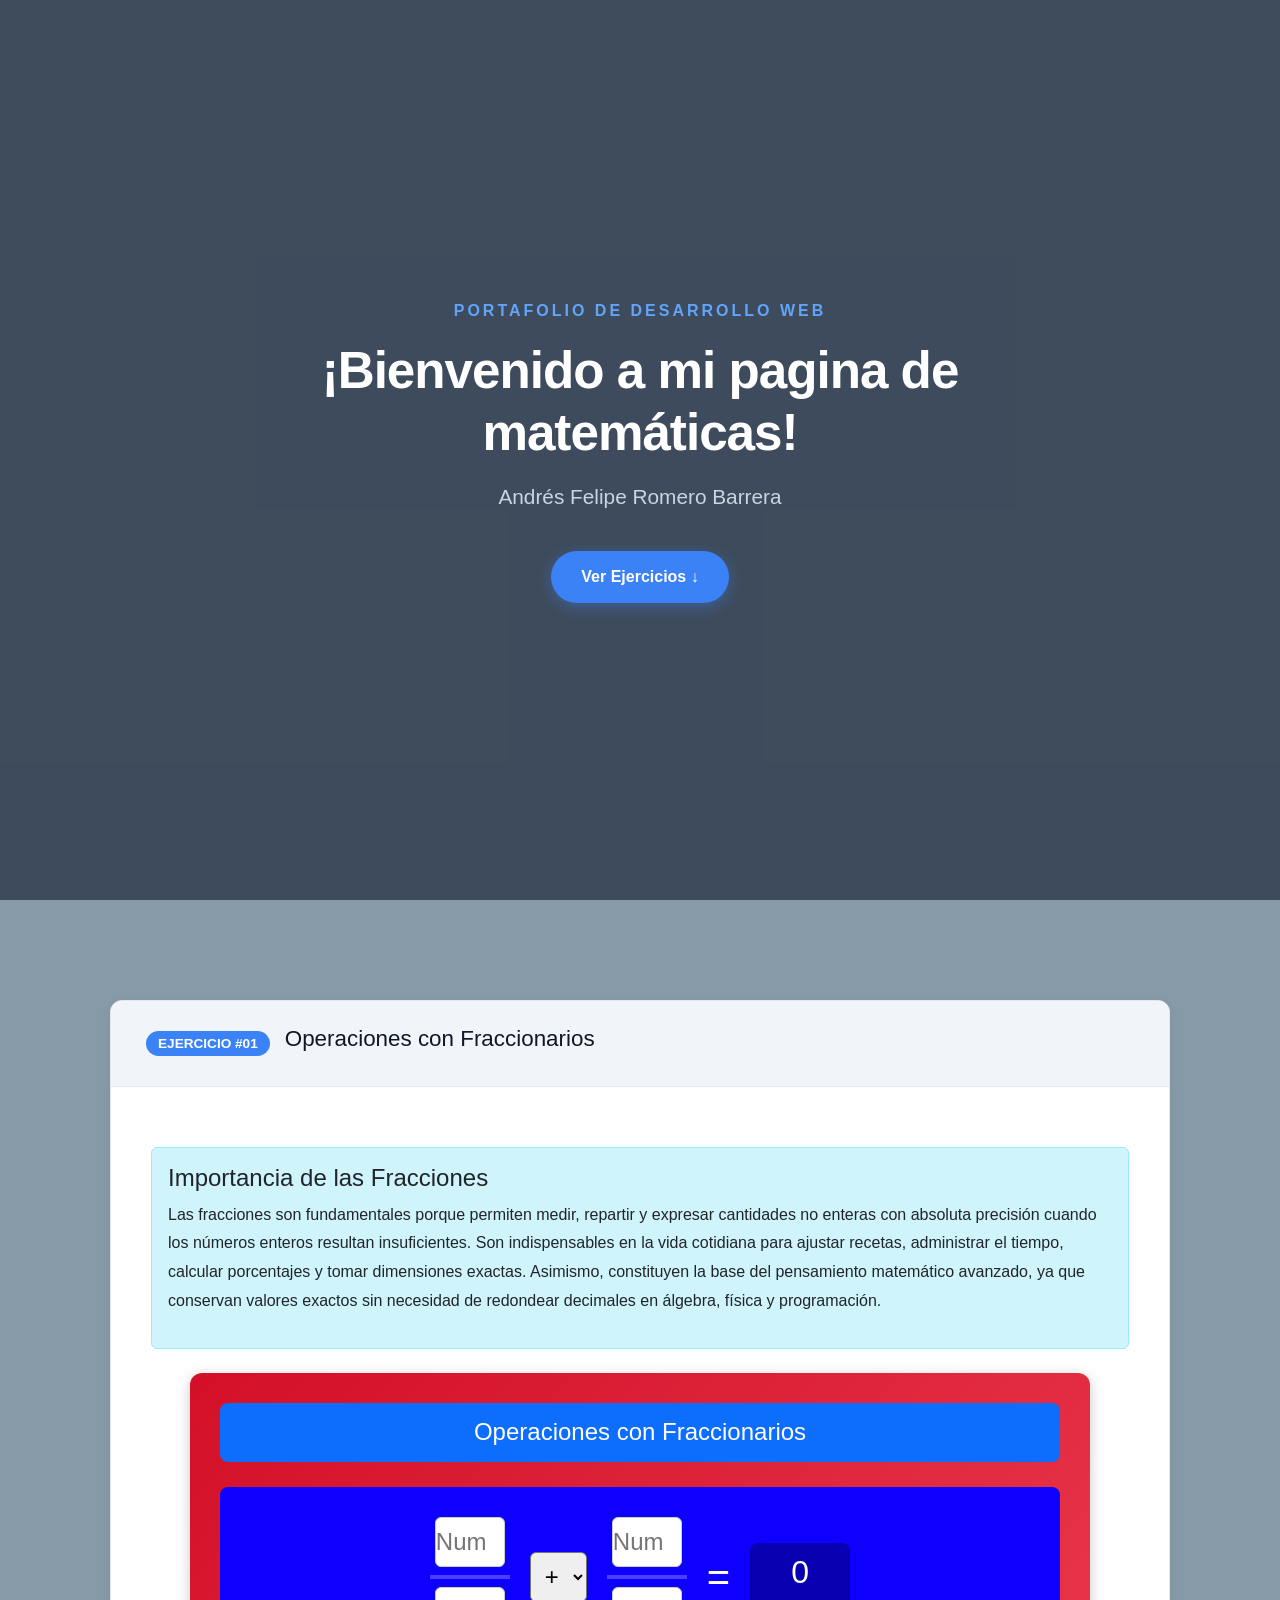
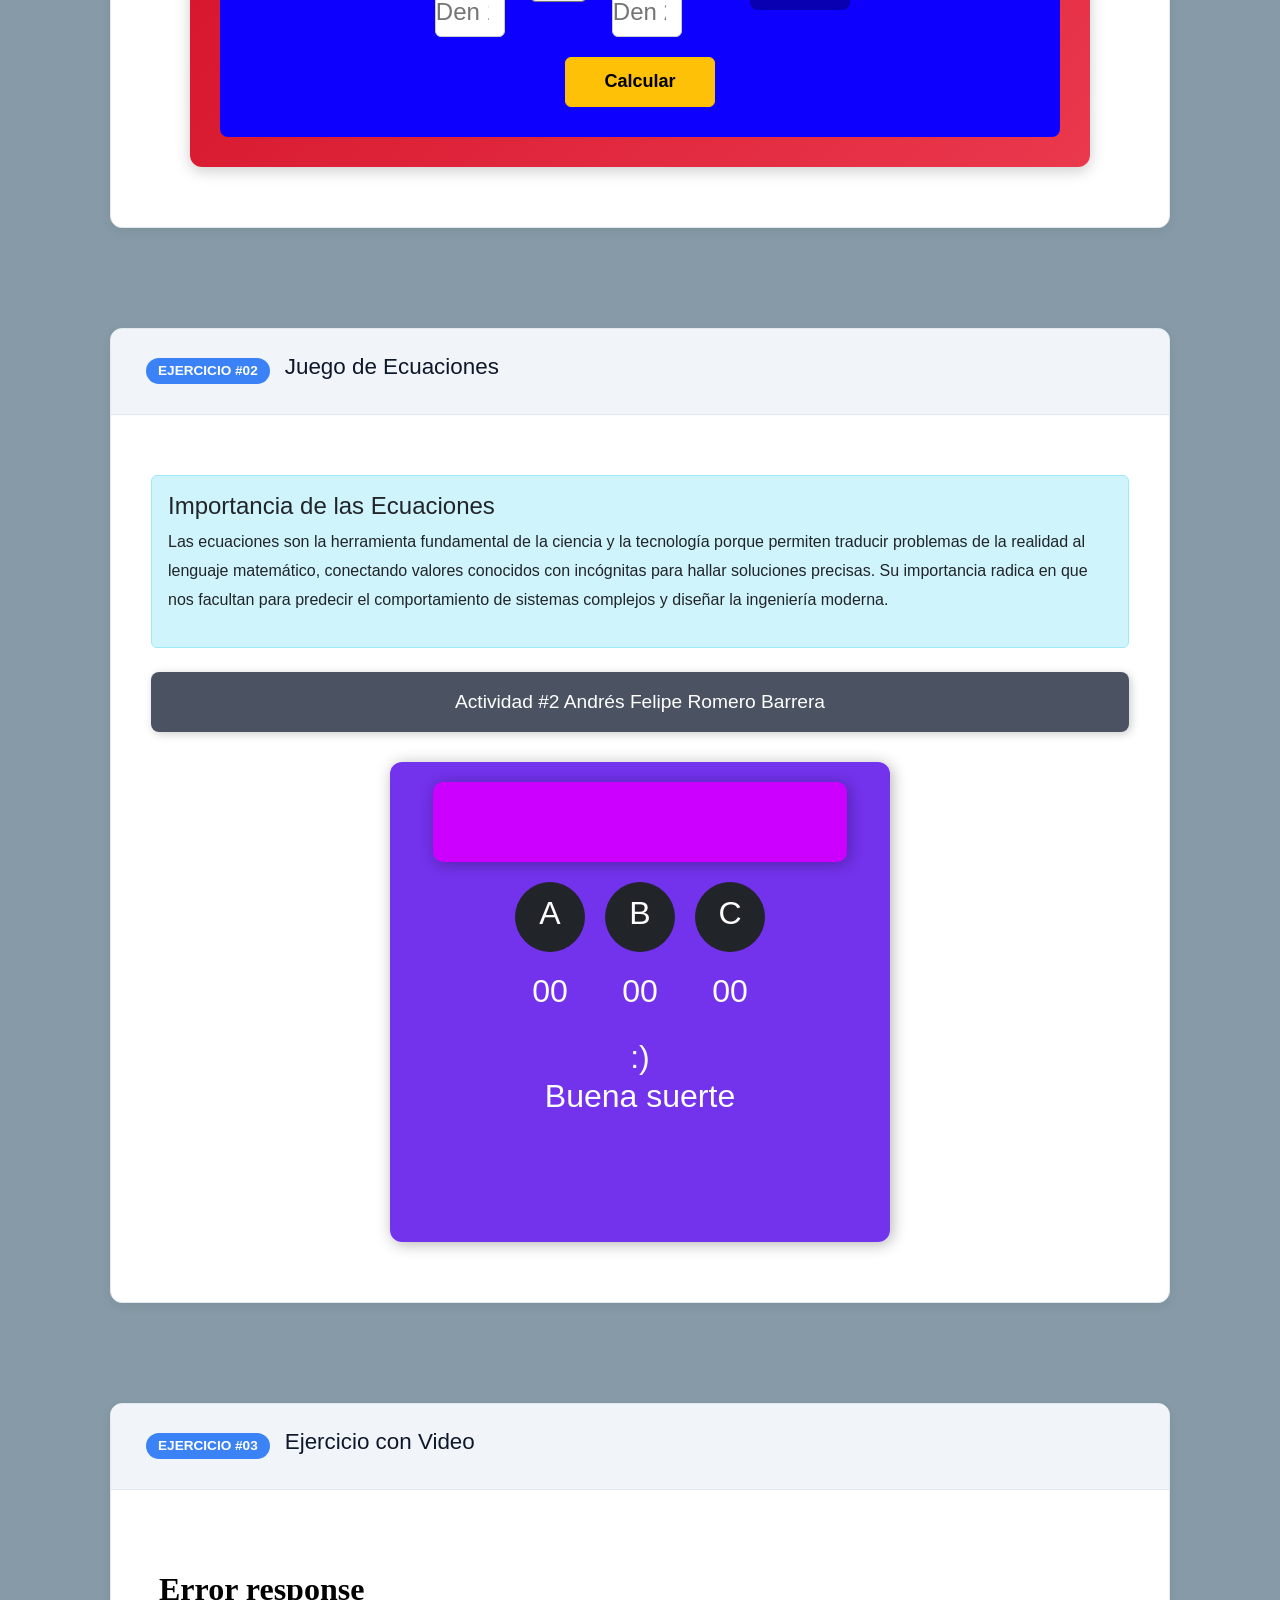
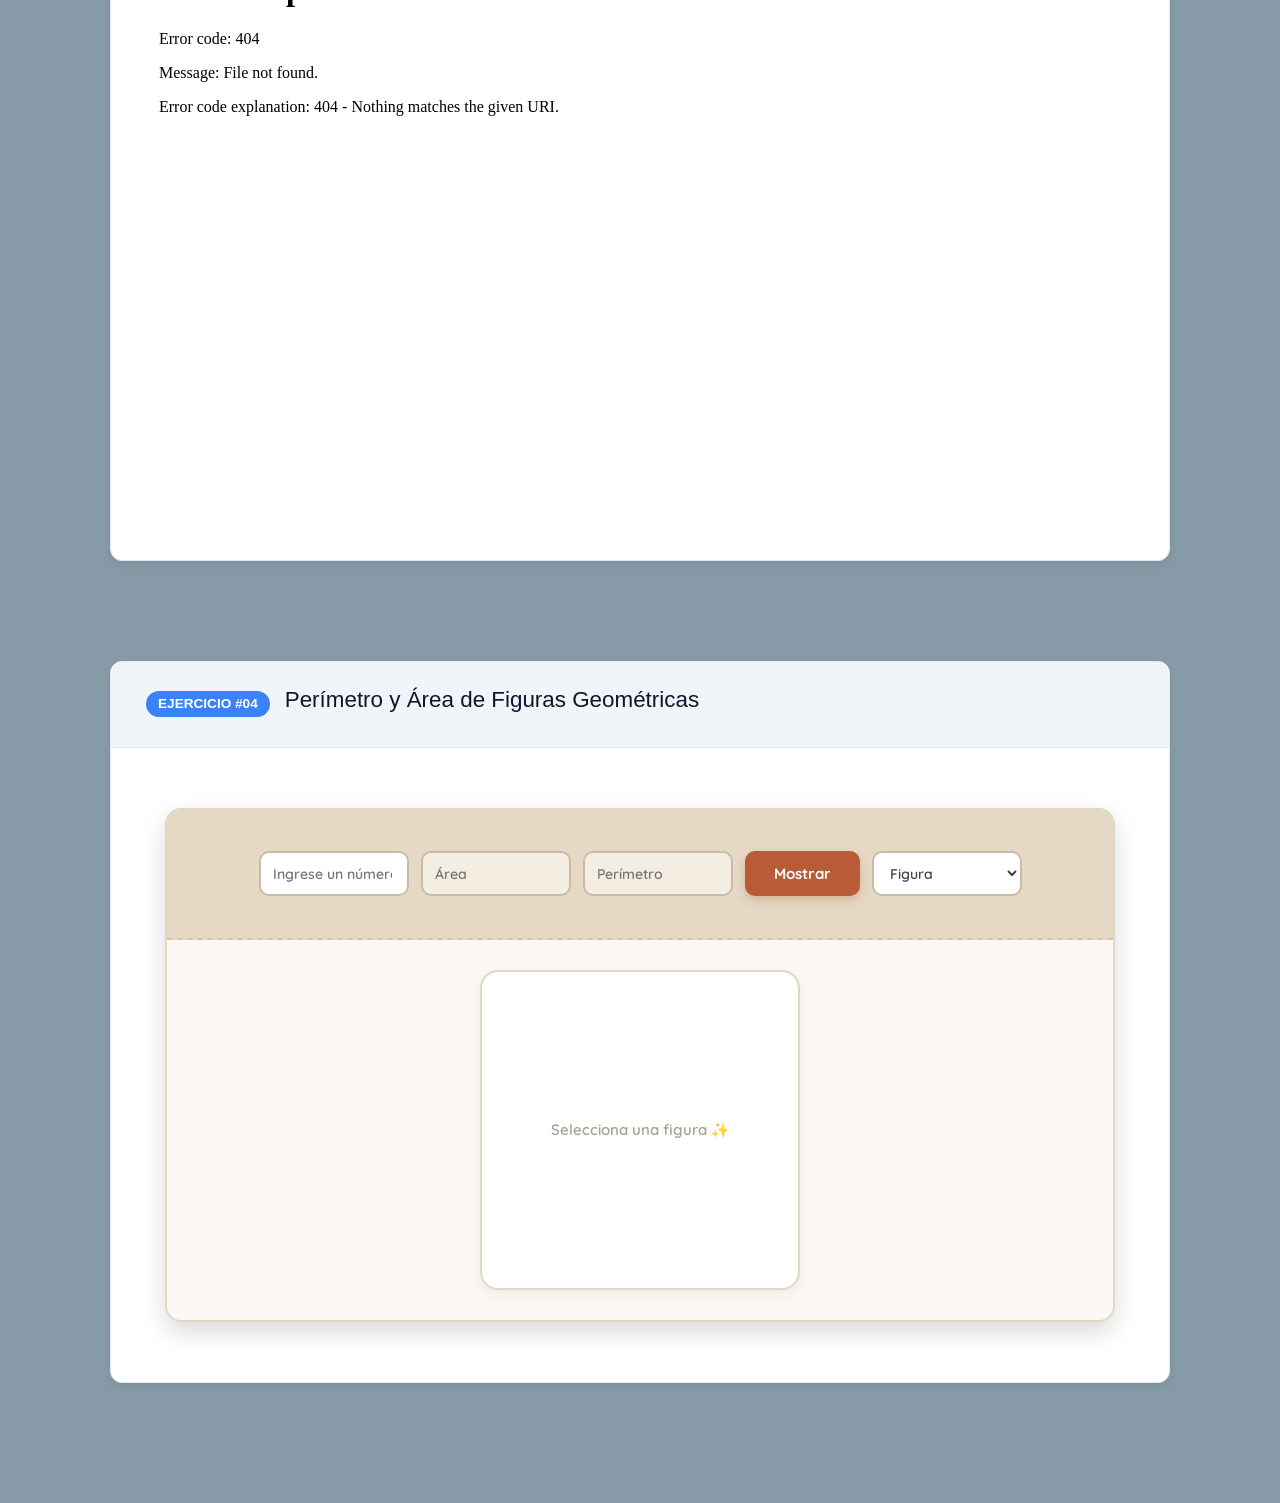
==== commit 990369df: "avance final" ====
--- a/index.html
+++ b/index.html
@@ -7,6 +7,8 @@
 
   <!-- BOOTSTRAP -->
   <link href="https://cdn.jsdelivr.net/npm/bootstrap@5.3.3/dist/css/bootstrap.min.css" rel="stylesheet">
+  <!-- Fuente estilizada para las figuras -->
+  <link href="https://fonts.googleapis.com/css2?family=Quicksand:wght@500;600;700&display=swap" rel="stylesheet">
   <link rel="stylesheet" href="style.css">
 </head>
 <body>
@@ -35,11 +37,9 @@
       </header>
       
       <div class="ejercicio-cuerpo">
-        
-        <!-- Texto sobre la importancia de las fracciones -->
         <div class="alert alert-info text-dark mb-4" role="alert">
           <h4 class="alert-heading font-weight-bold">Importancia de las Fracciones</h4>
-          <p>Las fracciones son fundamentales porque permiten medir, repartir y expresar cantidades no enteras con absoluta precisión cuando los números enteros resultan insuficientes. Son indispensables en la vida cotidiana para ajustar recetas, administrar el tiempo, calcular porcentajes y tomar dimensiones exactas. Asimismo, constituyen la base del pensamiento matemático avanzado, ya que conservan valores exactos sin necesidad de redondear decimales en álgebra, física y programación, demostrando además que entre dos números enteros existe un universo infinito de valores intermedios.</p>
+          <p>Las fracciones son fundamentales porque permiten medir, repartir y expresar cantidades no enteras con absoluta precisión cuando los números enteros resultan insuficientes. Son indispensables en la vida cotidiana para ajustar recetas, administrar el tiempo, calcular porcentajes y tomar dimensiones exactas. Asimismo, constituyen la base del pensamiento matemático avanzado, ya que conservan valores exactos sin necesidad de redondear decimales en álgebra, física y programación.</p>
         </div>
 
         <div id="content-fracciones">
@@ -78,7 +78,6 @@
             <button id="boton1" onclick="Operation()" class="btn btn-warning fw-bold">Calcular</button>
           </div>
         </div>
-
       </div>
     </section>
 
@@ -90,11 +89,9 @@
       </header>
 
       <div class="ejercicio-cuerpo">
-        
-        <!-- Texto sobre la importancia de las fracciones -->
         <div class="alert alert-info text-dark mb-4" role="alert">
           <h4 class="alert-heading font-weight-bold">Importancia de las Ecuaciones</h4>
-          <p>Las ecuaciones son la herramienta fundamental de la ciencia y la tecnología porque permiten traducir problemas de la realidad al lenguaje matemático, conectando valores conocidos con incógnitas para hallar soluciones precisas. Su importancia radica en que nos facultan para predecir el comportamiento de sistemas complejos —desde la trayectoria de un objeto hasta el comportamiento financiero— y diseñar la ingeniería moderna, incluyendo estructuras, circuitos eléctricos y algoritmos de programación. Al establecer relaciones de igualdad exactas, las ecuaciones transforman situaciones abstractas en modelos calculables, permitiendo tomar decisiones fundamentadas y desarrollar nueva tecnología.</p>
+          <p>Las ecuaciones son la herramienta fundamental de la ciencia y la tecnología porque permiten traducir problemas de la realidad al lenguaje matemático, conectando valores conocidos con incógnitas para hallar soluciones precisas. Su importancia radica en que nos facultan para predecir el comportamiento de sistemas complejos y diseñar la ingeniería moderna.</p>
         </div>
 
         <div class="header-ejercicio1">
@@ -109,34 +106,21 @@
           </nav>
 
           <div class="resultado">
-            <button class="result btn btn-dark" type="button">
-              <h2>A</h2>
-            </button>
-            <button class="result btn btn-dark" type="button">
-              <h2>B</h2>
-            </button>
-            <button class="result btn btn-dark" type="button">
-              <h2>C</h2>
-            </button>
+            <button class="result btn btn-dark" type="button"><h2>A</h2></button>
+            <button class="result btn btn-dark" type="button"><h2>B</h2></button>
+            <button class="result btn btn-dark" type="button"><h2>C</h2></button>
           </div>
 
           <div class="resultado1">
-            <div class="result1">
-              <h2>00</h2>
-            </div>
-            <div class="result1">
-              <h2>00</h2>
-            </div>
-            <div class="result1">
-              <h2>00</h2>
-            </div>
+            <div class="result1"><h2>00</h2></div>
+            <div class="result1"><h2>00</h2></div>
+            <div class="result1"><h2>00</h2></div>
           </div>
 
           <div class="footer1">
             <h2>:) <br>Buena suerte</h2>
           </div>
         </div>
-
       </div>
     </section>
 
@@ -146,26 +130,46 @@
         <span class="badge">Ejercicio #03</span>
         <h2>Ejercicio con Video</h2>
       </header>
-
       <div class="ejercicio-cuerpo">
         <div class="contenedor-video">
-          <iframe 
-            src="*" 
-            title="Video del Ejercicio" 
-            allowfullscreen>
-          </iframe>
+          <iframe src="video/Censo Habitantes de Calle Bogotá - DANE.mp4" title="Video del Ejercicio" allowfullscreen></iframe>
         </div>
       </div>
-
     </section>
     
-    <!-- SECCIÓN: EJERCICIO 4 (FIGURAS Y AREA) -->
-    <section class="tarjeta-ejercicio4">
-      <header class="ejercicio-header4">
-        <span class="badge4">Ejercicio #04</span>
-        <h2>Operaciones con Fraccionarios</h2>
+    <!-- SECCIÓN: EJERCICIO 4 (CÁLCULO DE ÁREA Y PERÍMETRO DE FIGURAS) -->
+    <section class="tarjeta-ejercicio">
+      <header class="ejercicio-header">
+        <span class="badge">Ejercicio #04</span>
+        <h2>Perímetro y Área de Figuras Geométricas</h2>
       </header>
-      <div class="ejercicio-cuerpo4">
+      <div class="ejercicio-cuerpo">
+        
+        <!-- Contenedor Integrado de la Actividad 4 -->
+        <div id="content-principal-figuras">
+            <nav class="content-mom">   
+                <input id="in-1" type="number" placeholder="Ingrese un número"> 
+                <input id="res-area" type="text" placeholder="Área" readonly>
+                <input id="res-perimetro" type="text" placeholder="Perímetro" readonly>
+                <button id="btn-mostrar">Mostrar</button>
+                
+                <select id="figura-select">
+                    <option value="" disabled selected>Figura</option>
+                    <option value="cuadrado">Cuadrado</option>
+                    <option value="rectangulo">Rectángulo</option>
+                    <option value="triangulo">Triángulo</option>
+                    <option value="circulo">Círculo</option>
+                    <option value="trapecio">Trapecio</option>
+                    <option value="pentagono">Pentágono</option>
+                    <option value="octagono">Octágono</option>
+                </select>
+            </nav>
+           
+            <header id="content-figure">
+                <div class="placeholder-text">Selecciona una figura ✨</div>
+            </header>
+        </div>
+
       </div>
     </section>
 
--- a/style.css
+++ b/style.css
@@ -139,7 +139,6 @@
 /* ======================================================= */
 /* ESTILOS DEL EJERCICIO #01 (FRACCIONARIOS)               */
 /* ======================================================= */
-
 #content-fracciones {
   width: 100%;
   max-width: 900px;
@@ -240,7 +239,6 @@
 /* ======================================================= */
 /* ESTILOS DEL EJERCICIO #02 (ECUACIONES)                  */
 /* ======================================================= */
-
 .header-ejercicio1 {
   width: 100%;
   height: 60px;
@@ -328,7 +326,9 @@
   margin-top: 10px;
 }
 
-/* ESTILOS DEL VIDEO (EJERCICIO #3) */
+/* ======================================================= */
+/* ESTILOS DEL EJERCICIO #03 (VIDEO)                       */
+/* ======================================================= */
 .contenedor-video {
   position: relative;
   padding-bottom: 56.25%;
@@ -346,33 +346,112 @@
   border: 0;
 }
 
-/* ESTILOS DEL VIDEO (EJERCICIO #4) */
-
-.tarjeta-ejercicio4 {
+/* ======================================================= */
+/* ESTILOS DEL EJERCICIO #04 (FIGURAS, ÁREA Y PERÍMETRO)   */
+/* ======================================================= */
+#content-principal-figuras {
+  width: 100%;
+  max-width: 950px;
+  margin: 0 auto;
+  background-color: #fcf9f5;
+  position: relative;
+  border-radius: 16px;
+  box-shadow: 0 10px 25px rgba(0, 0, 0, 0.15);
+  overflow: hidden;
+  border: 2px solid #e2d7c5;
+  padding-bottom: 30px;
+}
+
+#content-principal-figuras .content-mom {
+  width: 100%;
+  height: 130px;
+  background-color: #e5d9c5;
+  display: flex;
+  align-items: center;
+  justify-content: center;
+  flex-wrap: wrap;
+  gap: 12px;
+  padding: 0 20px;
+  border-bottom: 2px dashed #d5c8b2;
+}
+
+#content-principal-figuras #in-1, 
+#content-principal-figuras #res-area, 
+#content-principal-figuras #res-perimetro, 
+#content-principal-figuras #figura-select {
+  width: 150px;
+  height: 45px;
+  padding-left: 12px;
+  border-radius: 10px;
+  border: 2px solid #c9bca6;
+  font-size: 14px;
+  font-weight: 600;
+  outline: none;
   background-color: #ffffff;
-  border-radius: 12px;
-  border: 1px solid #e2e8f0;
-  box-shadow: 0 4px 12px rgba(0, 0, 0, 0.06);
-  overflow: hidden;
-}
-
-.ejercicio-header4 {
-  padding: 25px 35px;
-  background-color: #f1f5f9;
-  border-bottom: 1px solid #e2e8f0;
-  display: flex;
-  align-items: center;
-  gap: 15px;
-}
-
-.badge4 {
-  background-color: #3b82f6;
-  color: #ffffff;
-  font-size: 0.85rem;
+  color: #4a403a;
+  font-family: 'Quicksand', sans-serif;
+}
+
+#content-principal-figuras #in-1:focus, 
+#content-principal-figuras #figura-select:focus {
+  border-color: #b85c38;
+  box-shadow: 0 0 8px rgba(184, 92, 56, 0.25);
+}
+
+#content-principal-figuras #res-area, 
+#content-principal-figuras #res-perimetro {
+  background-color: #f4ede2;
+  color: #735f4d;
+}
+
+#content-principal-figuras #btn-mostrar {
+  width: 115px;
+  height: 45px;
+  background-color: #b85c38;
+  color: white;
+  font-weight: 700;
+  border: none;
+  border-radius: 10px;
+  cursor: pointer;
+  font-size: 15px;
+  box-shadow: 0 4px 10px rgba(184, 92, 56, 0.3);
+  font-family: 'Quicksand', sans-serif;
+  transition: background 0.2s, transform 0.1s;
+}
+
+#content-principal-figuras #btn-mostrar:hover {
+  background-color: #9f4d2e;
+  transform: translateY(-2px);
+}
+
+#content-principal-figuras #figura-select {
+  cursor: pointer;
+}
+
+#content-principal-figuras #content-figure {
+  height: 320px;
+  width: 320px;
+  background-color: #ffffff;
+  display: flex;
+  align-items: center;
+  justify-content: center;
+  margin: 30px auto 0 auto;
+  border: 2px solid #e2d7c5;
+  border-radius: 18px;
+  box-shadow: 0 6px 15px rgba(0,0,0,0.05);
+}
+
+#content-principal-figuras .placeholder-text {
+  color: #a89f91;
+  font-size: 15px;
   font-weight: 600;
-  padding: 6px 12px;
-  border-radius: 20px;
-  text-transform: uppercase;
-}
-
-
+  font-family: 'Quicksand', sans-serif;
+}
+
+#content-principal-figuras #content-figure svg {
+  max-width: 80%;
+  max-height: 80%;
+  filter: drop-shadow(0px 5px 10px rgba(0,0,0,0.1));
+}
+
+
